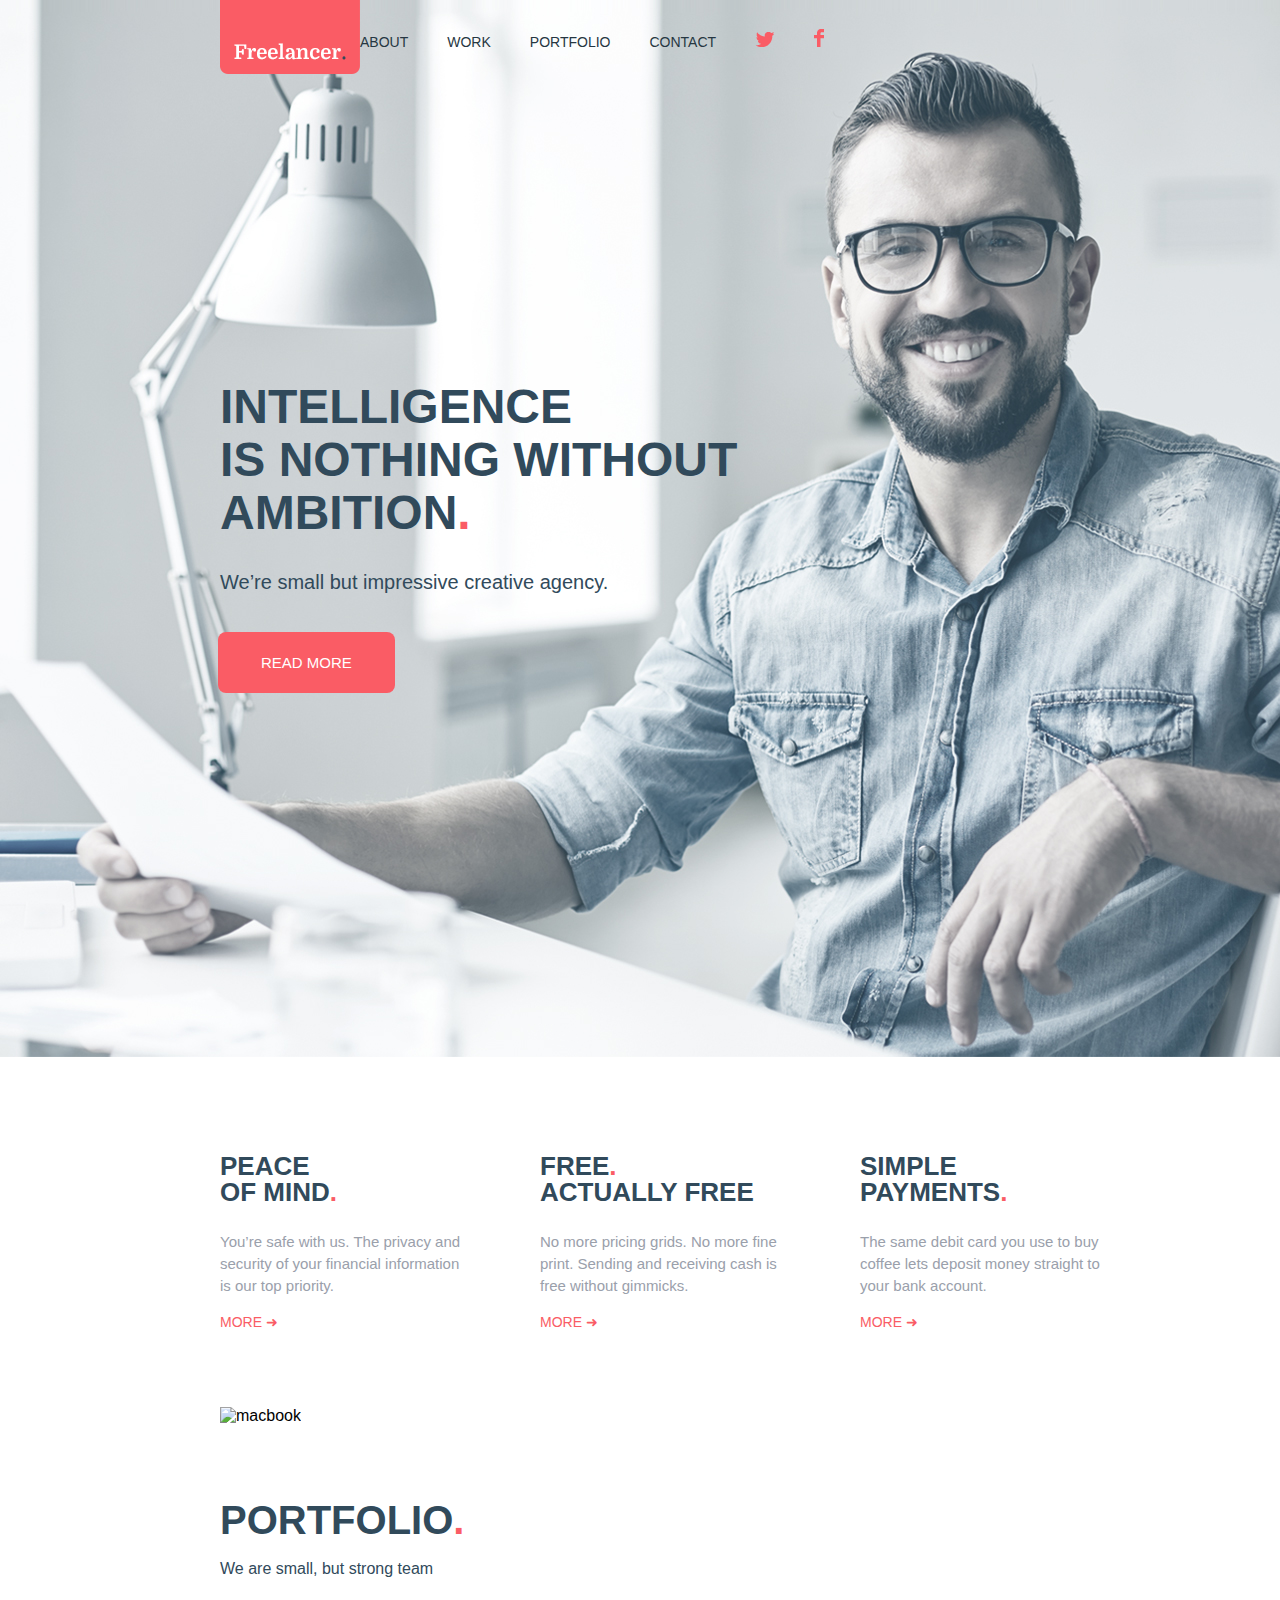
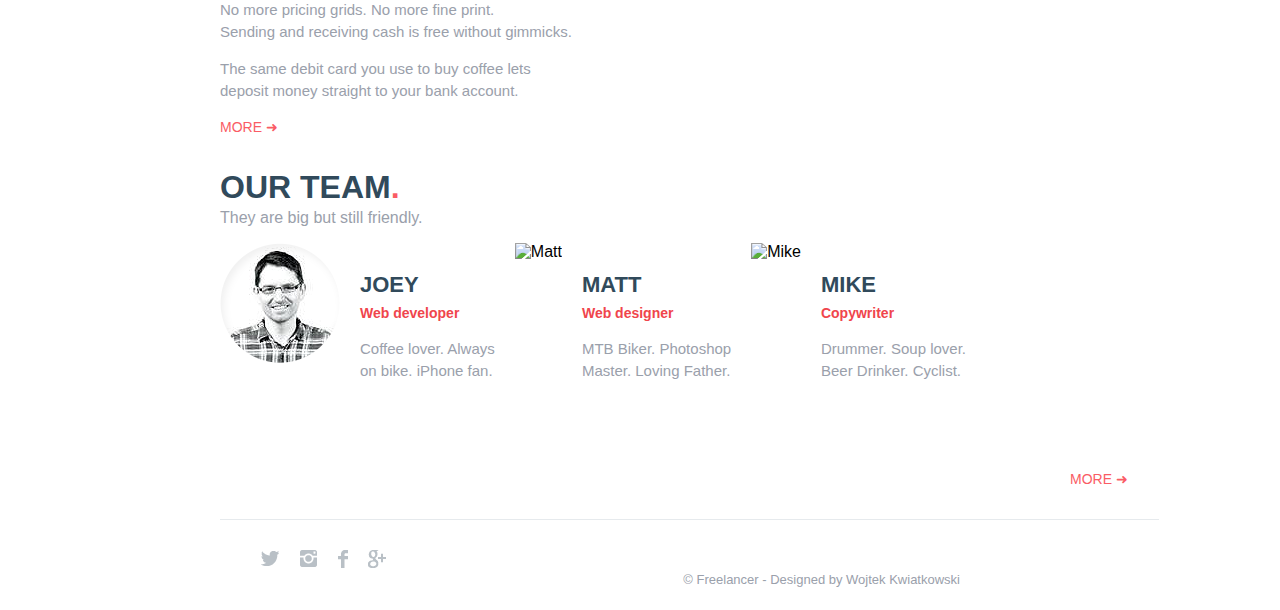
==== index.html @ dca8e89d "Переделала все через float" ====
<!DOCTYPE html>
<html lang="ru">

  <head>
    <meta charset="utf-8"> 
    <title>Freelancer</title>
    <meta name="keywords" content="freelancer, web-development, web-designer">
    <meta name="description" content="We’re small but impressive creative agency.">
    <link href="css/style.css" rel="stylesheet">
      
  <body>

    <header class="header">
      <div class="container">

        <div class="header-logo">
          <a href="#"><img src="img/logo.png" alt="Freelancer"></a> 
        </div>

        <nav>
          <ul class="header-menu">
              <li class="header-menu-text"><a href="#">ABOUT</a></li>
              <li class="header-menu-text"><a href="#">WORK</a></li>
              <li class="header-menu-text"><a href="#">PORTFOLIO</a></li>
              <li class="header-menu-text"><a href="#">CONTACT</a></li>
              <li class="twitter"><a href="#"><img src="img/twitter-red.png" alt="twitter"></a></li>
              <li><a href="#"><img src="img/facebook-red.png" alt="facebook"></a></li>
          </ul>
        </nav>

        <div class="clear"></div>

        <h1 class="header-title">INTELLIGENCE<br>IS NOTHING WITHOUT<br>AMBITION<span class="color-dot">.</span></h1>

        <h2 class="header-slogan">We’re small but impressive creative agency.</h2>

        <div class="header-button">
          <a href="#">READ MORE</a>
        </div>
     

      </div>
    </header>
     
    <section class="features">
      <div class="container">

        <div class="features-item">
          <h3 class="features-title">PEACE<br>OF MIND<span class="color-dot">.</span></h3>
          <p class="features-text">You’re safe with us. The privacy and<br> security of your financial information<br> is our top priority.</p>
          <a class="more" href="#">MORE ➜</a>
        </div>

        <div class="features-item"> 
          <h3 class="features-title">FREE<span class="color-dot">.</span><br> ACTUALLY FREE</h3>
          <p class="features-text">No more pricing grids. No more fine<br> print. Sending and receiving cash is<br> free without gimmicks.</p>
          <a class="more" href="#">MORE ➜</a>
        </div>

        <div class="features-item">
          <h3 class="features-title">SIMPLE<br>PAYMENTS<span class="color-dot">.</span></h3>
          <p class="features-text">The same debit card you use to buy<br> coffee lets deposit money straight to<br> your bank account.</p>
          <a class="more" href="#">MORE ➜</a>
        </div>

      </div>
    </section>

    <section class="portfolio">
      <div class="container">

        <div class="portfolio-pic">
    	 <img src="img/macbook.png" alt="macbook">
    	</div>

    	<div class="portfolio-text">
    	  <h3 class="portfolio-title">PORTFOLIO<span class="color-dot">.</span></h3>
    	  <p class="potfolio-slogan">We are small, but strong team</p>
    	  <p class="portfolio-about">No more pricing grids. No more fine print.<br>Sending and receiving cash is free without gimmicks.<br></p>
    	  <p class="portfolio-about">The same debit card you use to buy coffee lets<br> deposit money straight to your bank account.</p>
    	  <a class="more" href="#">MORE ➜</a>
    	</div>

        <div class="clear"></div>

      </div>
    </section>

    <section class="team">
      <div class="container">

        <div class="about-team">
          <h3 class="team-title">OUR TEAM<span class="color-dot">.</span></h3>
          <p class="team-slogan">They are big but still friendly.</p>
        </div>

        <div class="team-item">
          <img src="img/Joey.png" alt="Joey">
        </div>

        <div class="team-item">
          <h4 class="team-title-name">Joey</h4>
          <h5 class="team-title-profession">Web developer</h5>
          <p class="team-title-text">Coffee lover.  Always<br> on bike. iPhone fan.</p>
        </div>

        <div class="team-item">
          <img src="img/Matt.png" alt="Matt">
        </div>

        <div class="team-item">
          <h4 class="team-title-name">Matt</h4>
          <h5 class="team-title-profession">Web designer</h5>
          <p class="team-title-text">MTB Biker. Photoshop<br> Master. Loving Father.</p>
        </div>

        <div class="team-item">
          <img src="img/Mike.png" alt="Mike">
        </div>

        <div class="team-item">
          <h4 class="team-title-name">Mike</h4>
          <h5 class="team-title-profession">Copywriter</h5>
          <p class="team-title-text">Drummer. Soup lover.<br> Beer Drinker. Cyclist.</p>
        </div>
        
        <div class="clear"></div>

        <div class="team-more">
           <a class="more" href="#">MORE ➜</a> 
        </div>

      </div>	
    </section>

    
    <footer class="footer">
      <div class="container">

        <div class = "footer-line"></div>

        <div>
          <ul class="footer-social">
              <li><a href="#"><img src="img/twitter.png" alt="twitter"></a></li>
              <li><a href="#"><img src="img/instagram.png" alt="instagram"></a></li>
              <li><a href="#"><img src="img/facebook.png" alt="facebook"></a></li>
              <li><a href="#"><img src="img/google+.png" alt="google+"></a></li>
          </ul>
        </div>

        <div class="footer-copyright">© Freelancer - Designed by Wojtek Kwiatkowski</div>

      </div>	
    </footer>

  </body>

</html>
---- css/style.css ----
body {
	margin: 0px;
	font-family: "Montserrat", Arial, sans-serif;	
}

.container {
	width: 960px;
	margin: 0, auto;
}


.header {
	background: url("..//img/hero.jpg") no-repeat;
	height: 1057px;
} 

.header-logo {
	margin-left: 220px;
	float: left;
}

.header-menu {
	list-style: none;
	margin: 0px;
}

.header-menu li {
	float: left;
	margin-right: 39px;
}

.header-menu li a {
	text-decoration: none;
	color: rgb(38,55,66);
	font-size: 14px;
	line-height: 85px;
}

.header-menu a:hover {
    color: rgb(240,69,76);
}

.clear {
	clear: both;
}

.header-title {
	margin-top: 295px;
	margin-left: 220px;
	color: rgb(49,74,91); 
	font-size: 48px;
	font-weight: 600;
	line-height: 53px;
	letter-spacing:-0,04em;
}

.header-slogan {
	margin-top: 27px; 
	margin-left: 220px;
	margin-bottom: 45px;
	font-family: "Open Sans", "Arial", sans-serif;
 	color: rgb(49,74,91); 
	font-size: 20px;
	font-weight: 400;
	line-height: 40,35px;
}

.header-button a {
	background-color: rgb(250,92,101);
	padding: 22px 43px;
	color: white;
	font-size: 15px;
	font-family: "Open Sans", "Arial", sans-serif;
	line-height: 48px;
	font-weight: 500;
	border-radius: 8px; 
	text-decoration: none;
}

.color-dot {
	color: rgb(250,92,101);
}

.header-button {
	margin-left: 218px;
	margin-top: 45px;
}



.features-item {
	float: left;
	width: 320px;
}

.features {

	margin-left: 220px; 
	margin-top: 70px;
	margin-right: 200px;
	margin-bottom: 88px;
}

.features-title {
	color: rgb(49,74,91); 
    font-weight: 600;
	font-size: 26px;
	line-height: 26px;

}
.features-text {
	font-family: "Open Sans", "Arial", sans-serif;
	color: rgb(154,160,171);
	font-size: 15px;
	font-weight: regular;
	line-height: 22px; 
}

.more {
	font-family: "Montserrat", "Arial", sans-serif;
	font-size: 14px;
	font-weight: regular;
	line-height: 20px;
    color: rgb(250,92,101); 
    text-decoration: none;
}



.portfolio-pic {
	float: left;
}

.portfolio {
	margin-left: 220px;
	margin-right: 200px;
	margin-top: 350px;
}

.portfolio-text {
	padding-top: 50px;
}

.portfolio-title {
	font-size: 40px;
	font-weight: 600;
	line-height: 46px;
	letter-spacing:-0,04em;
	margin-bottom: 0px;
	color: rgb(49,74,91); 
}

.potfolio-slogan {
	font-size: 16px;
	line-height: 20px;
	color: rgb(49,74,91);
	margin-bottom: 20px; 
}

.portfolio-about {
	font-family: "Open Sans", "Arial", sans-serif;
	color: rgb(154,160,171);
    font-size: 15px;
	line-height: 22px;

}


.team {
	margin-left: 220px;
}

.team-item {
	float: left;
	margin-right: 20px;
}

.team-title {
	color: rgb(49,74,91); 
	font-size: 32px;
	margin-bottom: 0px;
}

.team-slogan {
	font-family: "Open Sans", "Arial", sans-serif;
	color: rgb(154,160,171);
	font-size: 16px;
	margin-top: 3px;
}

.team-title-name {
	color: rgb(49,74,91); 
    font-weight: bold;
    font-size: 22px;
    text-transform:uppercase;
    margin-bottom: 0px;
}

.team-title-profession {
	margin-top: 5px;
	margin-bottom: 0px;
	font-family: "Open Sans", "Arial", sans-serif;
	color: rgb(240,69,76);
	font-size:14px;
	font-weight: regular;
	line-height: 20px;
}

.team-title-text {
	font-family: "Open Sans", "Arial", sans-serif;
	color: rgb(154,160,171);
    font-size: 15px;
	line-height: 22px;
}

.team-more {
	margin-left: 850px;
	padding-top: 72px;
}

.footer {
	margin: 0px;
}

.footer-line {
	margin-top: 30px;
	margin-left: 220px;
	text-align: center;
	width: 939px;
    height: 1px; 
    background: rgb(230,234,237);
    border: 0; 
}

.footer-social {
	list-style: none;
	margin-left: 220px;
	margin-bottom: 30px;
}

.footer-social li {
	float: left;
	margin-right: 20px;
}

.footer-copyright {
	float: right;
	font-family: "Open Sans", "Arial", sans-serif;
	color: rgb(154,160,171);
    font-size: 13px;
	line-height: 60px;
}
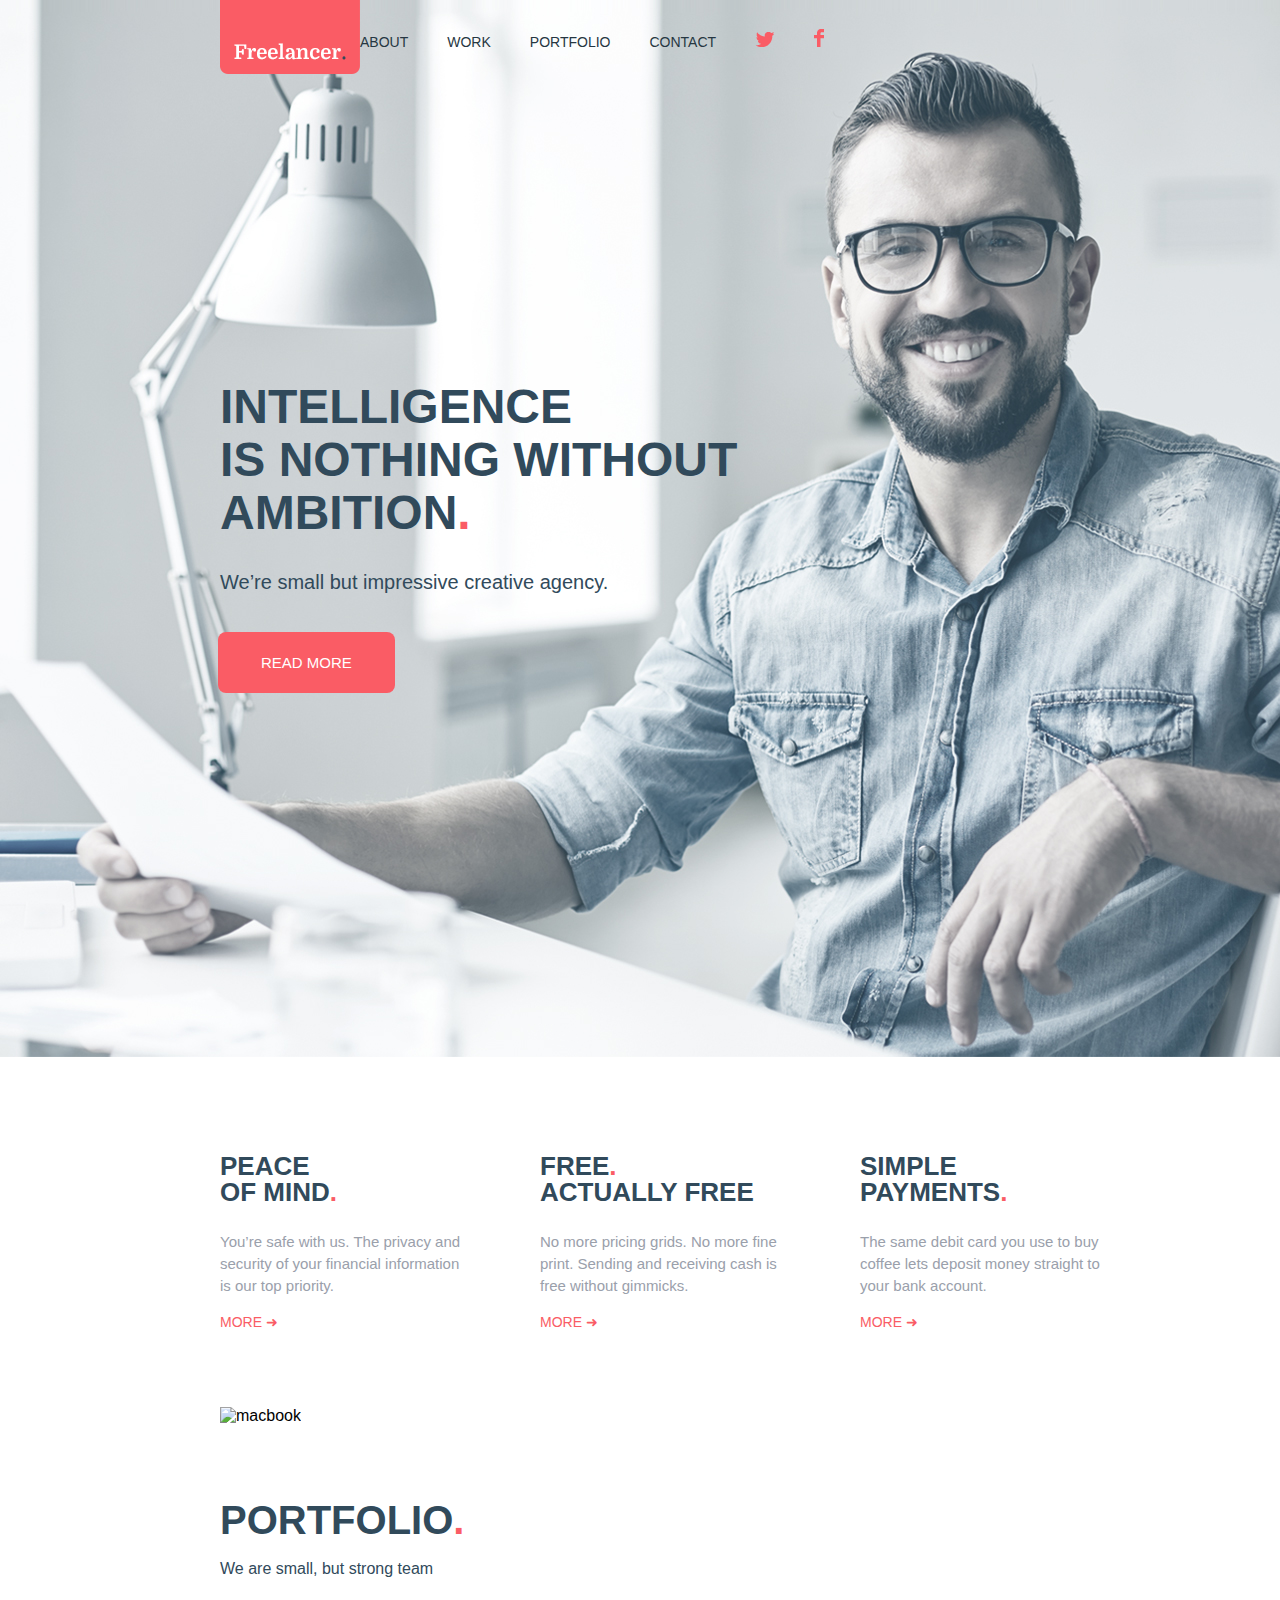
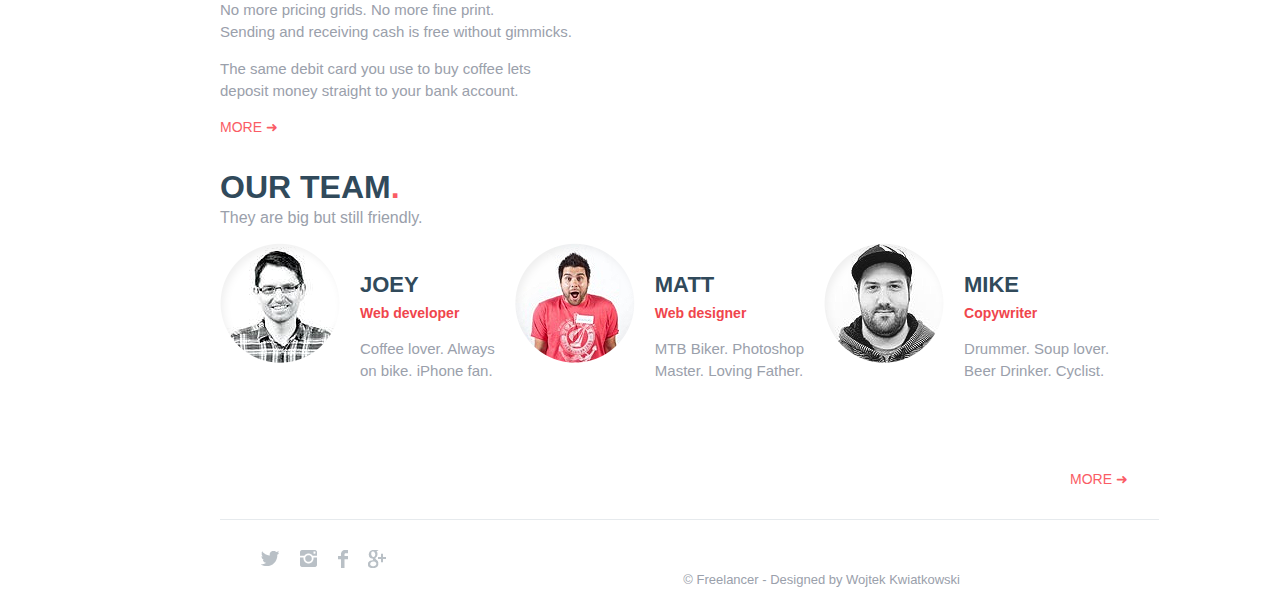
==== commit 50db85e5: "Устранила проблему с картинами" ====
--- a/index.html
+++ b/index.html
@@ -105,7 +105,7 @@
         </div>
 
         <div class="team-item">
-          <img src="img/Matt.png" alt="Matt">
+          <img src="img/matt.png" alt="Matt">
         </div>
 
         <div class="team-item">
@@ -115,7 +115,7 @@
         </div>
 
         <div class="team-item">
-          <img src="img/Mike.png" alt="Mike">
+          <img src="img/mike.png" alt="Mike">
         </div>
 
         <div class="team-item">
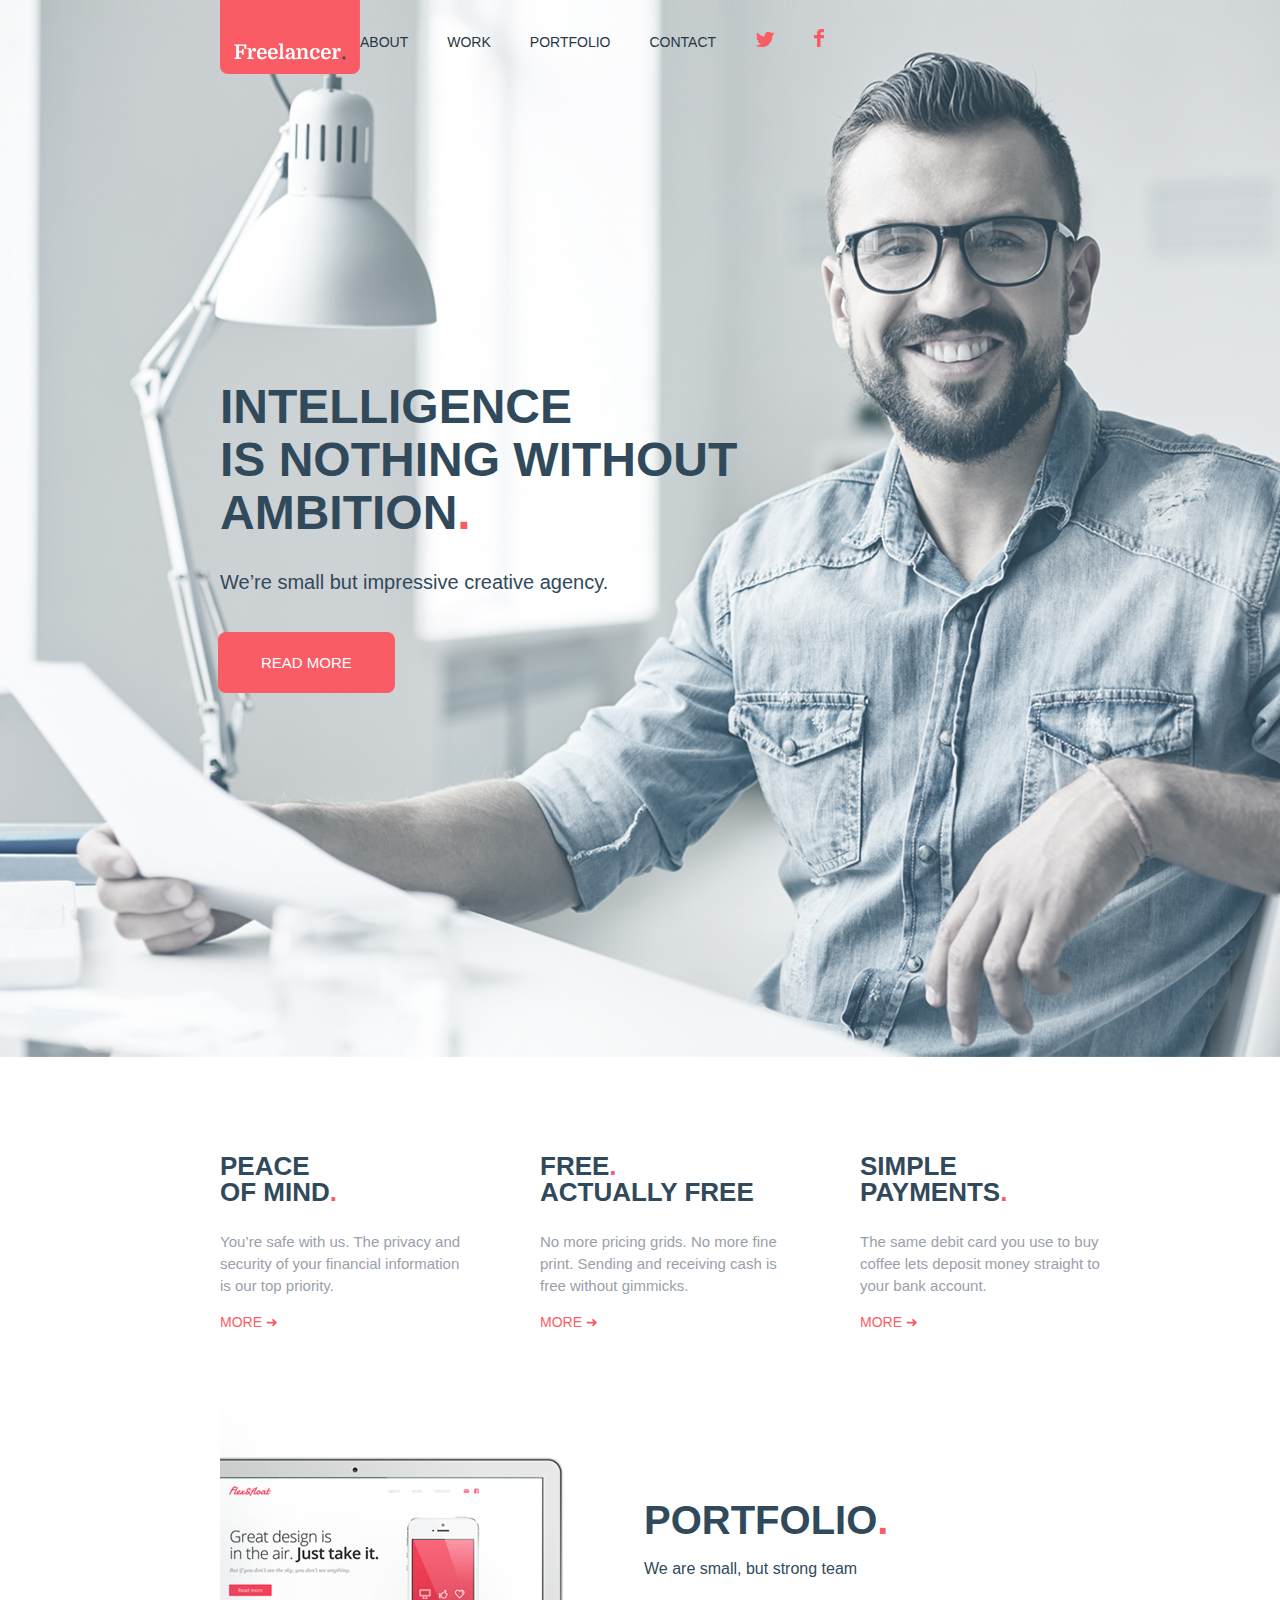
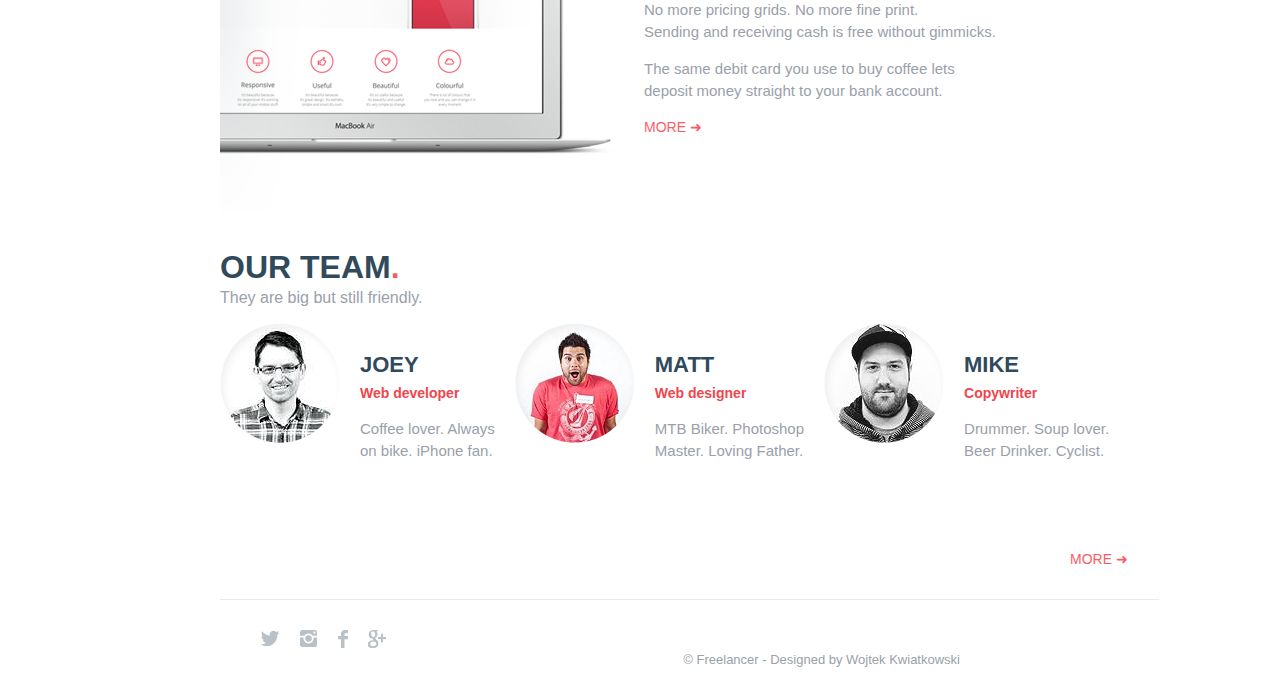
==== commit 8599f066: "Macbook поправила ссылку" ====
--- a/index.html
+++ b/index.html
@@ -70,7 +70,7 @@
       <div class="container">
 
         <div class="portfolio-pic">
-    	 <img src="img/macbook.png" alt="macbook">
+    	 <img src="img/Macbook.png" alt="macbook">
     	</div>
 
     	<div class="portfolio-text">
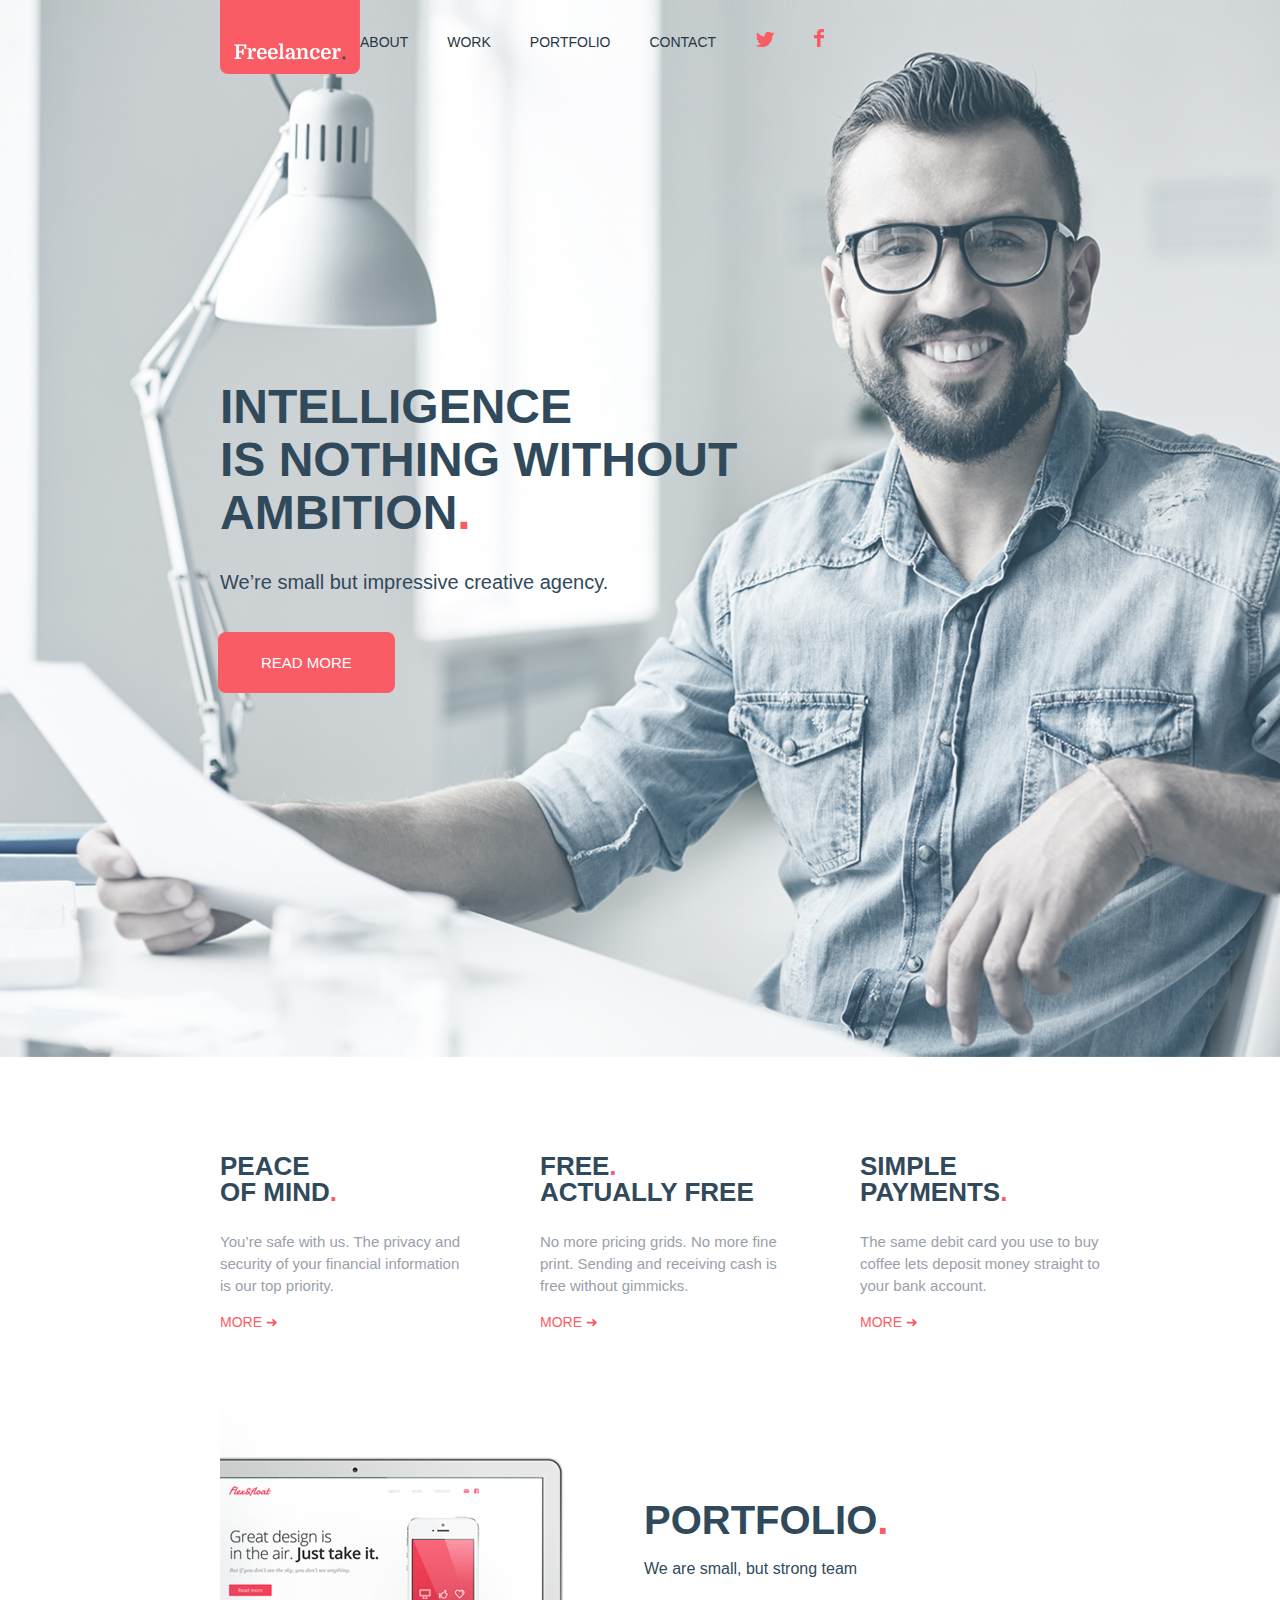
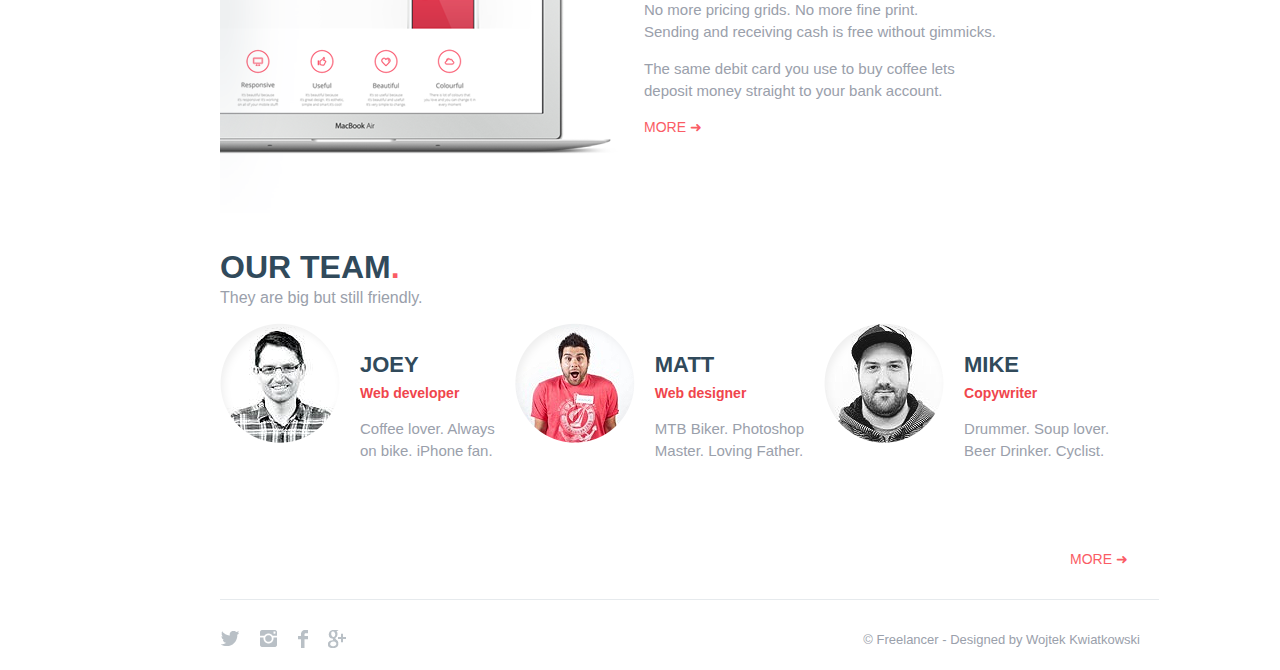
==== commit 7398ee3c: "Комментарии" ====
--- a/index.html
+++ b/index.html
@@ -7,6 +7,7 @@
     <meta name="keywords" content="freelancer, web-development, web-designer">
     <meta name="description" content="We’re small but impressive creative agency.">
     <link href="css/style.css" rel="stylesheet">
+  </head>
       
   <body>
 
@@ -99,7 +100,7 @@
         </div>
 
         <div class="team-item">
-          <h4 class="team-title-name">Joey</h4>
+          <h4 class="team-title-name">Joey</h4> 
           <h5 class="team-title-profession">Web developer</h5>
           <p class="team-title-text">Coffee lover.  Always<br> on bike. iPhone fan.</p>
         </div>
--- a/css/style.css
+++ b/css/style.css
@@ -1,13 +1,23 @@
 
  body {
 	margin: 0px;
-	font-family: "Montserrat", Arial, sans-serif;	
-}
+	font-family: "Montserrat", Arial, sans-serif;
+}	
+
+
+/*html {
+   -webkit-box-sizing: border-box;
+   -moz-box-sizing: border-box;
+   box-sizing: border-box;
+}  
+Так и не поняла, нужно ли это здесь 
+http://simonenko.su/32197993404/use-css3-box-sizing */
+
 
 .container {
 	width: 960px;
 	margin: 0, auto;
-}
+} /*отцентровка*/
 
 
 .header {
@@ -23,7 +33,7 @@
 .header-menu {
 	list-style: none;
 	margin: 0px;
-}
+} /*тут проблема*/
 
 .header-menu li {
 	float: left;
@@ -219,10 +229,6 @@
 	padding-top: 72px;
 }
 
-.footer {
-	margin: 0px;
-}
-
 .footer-line {
 	margin-top: 30px;
 	margin-left: 220px;
@@ -235,8 +241,8 @@
 
 .footer-social {
 	list-style: none;
-	margin-left: 220px;
-	margin-bottom: 30px;
+	padding: 0px;
+	margin: 10px 0px 30px 220px;
 }
 
 .footer-social li {
@@ -250,7 +256,9 @@
 	color: rgb(154,160,171);
     font-size: 13px;
 	line-height: 60px;
-}
-
-
-
+	margin-top: -20px;
+	margin-right: -180px;
+} /*тут проблема, с минусами только получилось*/
+
+
+
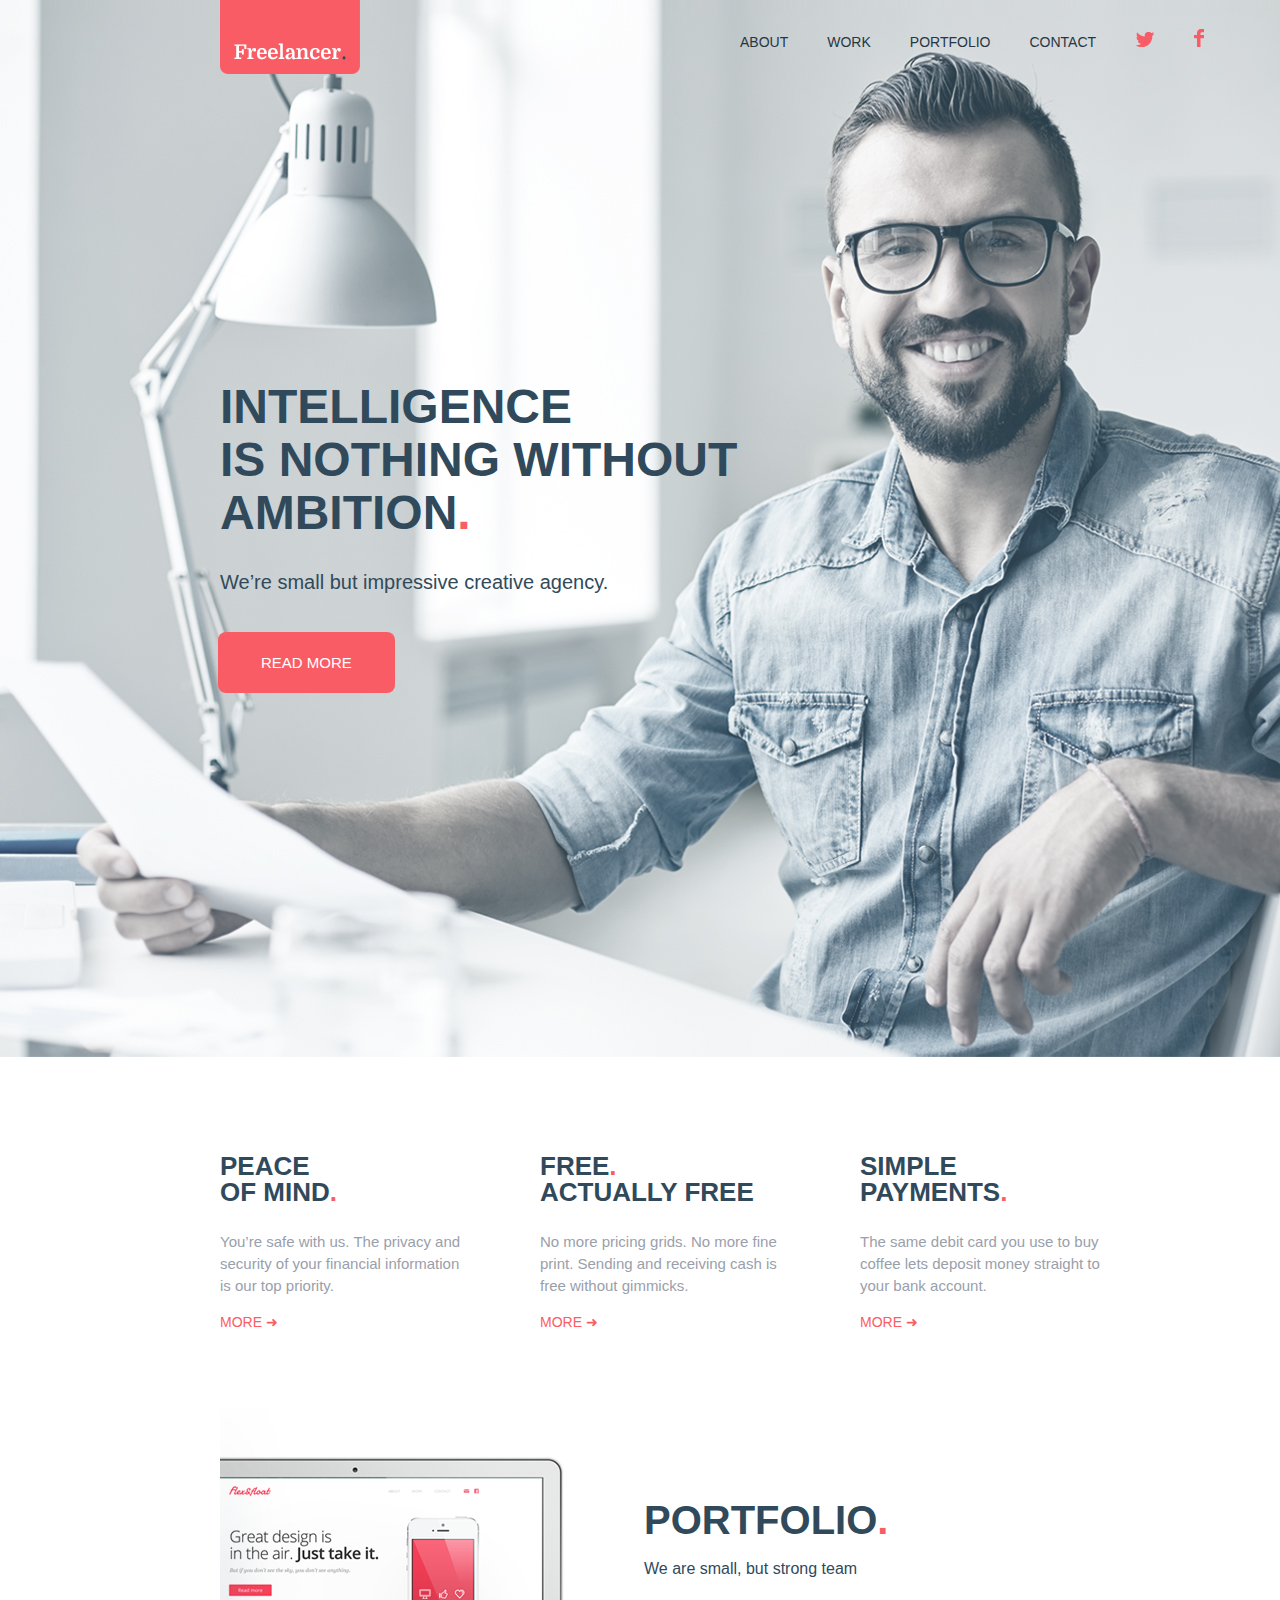
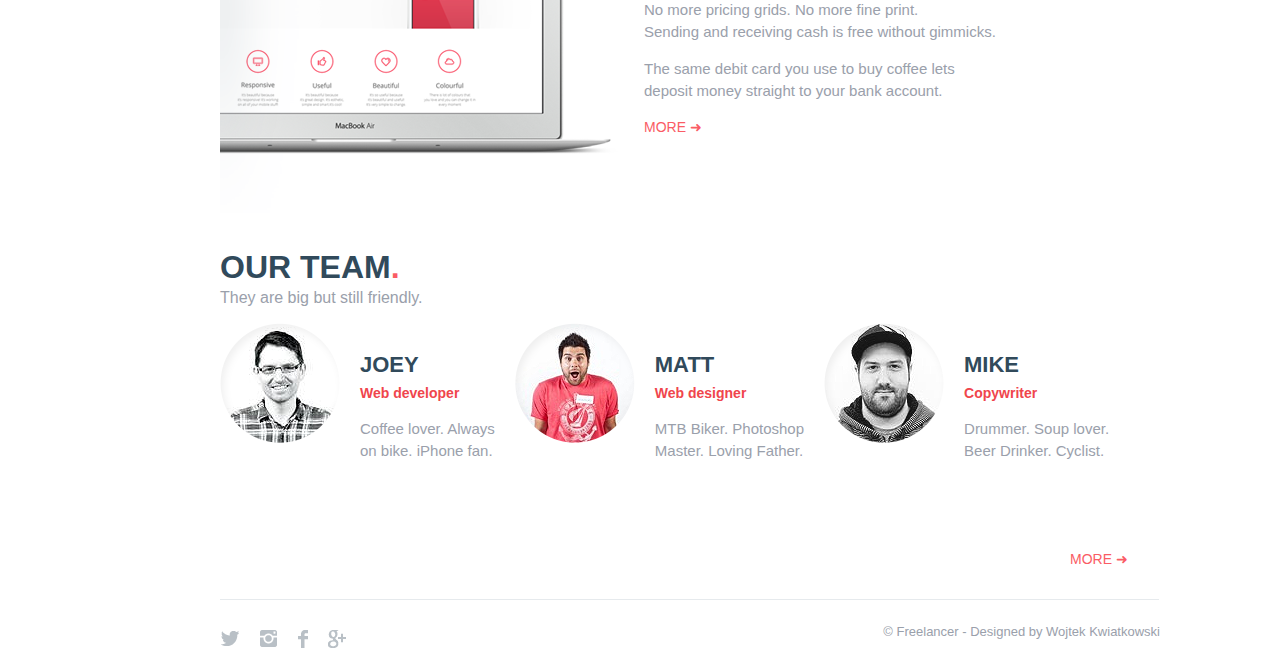
==== commit 99d5e63b: "Контейнер и меню" ====
--- a/index.html
+++ b/index.html
@@ -149,6 +149,8 @@
           </ul>
         </div>
 
+        <div class="clear"></div>
+        
         <div class="footer-copyright">© Freelancer - Designed by Wojtek Kwiatkowski</div>
 
       </div>	
--- a/css/style.css
+++ b/css/style.css
@@ -15,9 +15,10 @@
 
 
 .container {
-	width: 960px;
+	width: 1300px;
 	margin: 0, auto;
-} /*отцентровка*/
+} /*отцентровка, не поняла
+ какие значения тут правильнее ставить*/
 
 
 .header {
@@ -32,8 +33,8 @@
 
 .header-menu {
 	list-style: none;
-	margin: 0px;
-} /*тут проблема*/
+	margin: 0px 0px 0px 700px;
+} /*не знаю, правильно ли так делать меню*/
 
 .header-menu li {
 	float: left;
@@ -256,9 +257,10 @@
 	color: rgb(154,160,171);
     font-size: 13px;
 	line-height: 60px;
-	margin-top: -20px;
-	margin-right: -180px;
-} /*тут проблема, с минусами только получилось*/
-
-
-
+	margin-top: -50px;
+	margin-right: 140px;
+} /*тут проблема, с минусом только получилось 
+поставить блок выше*/
+
+
+
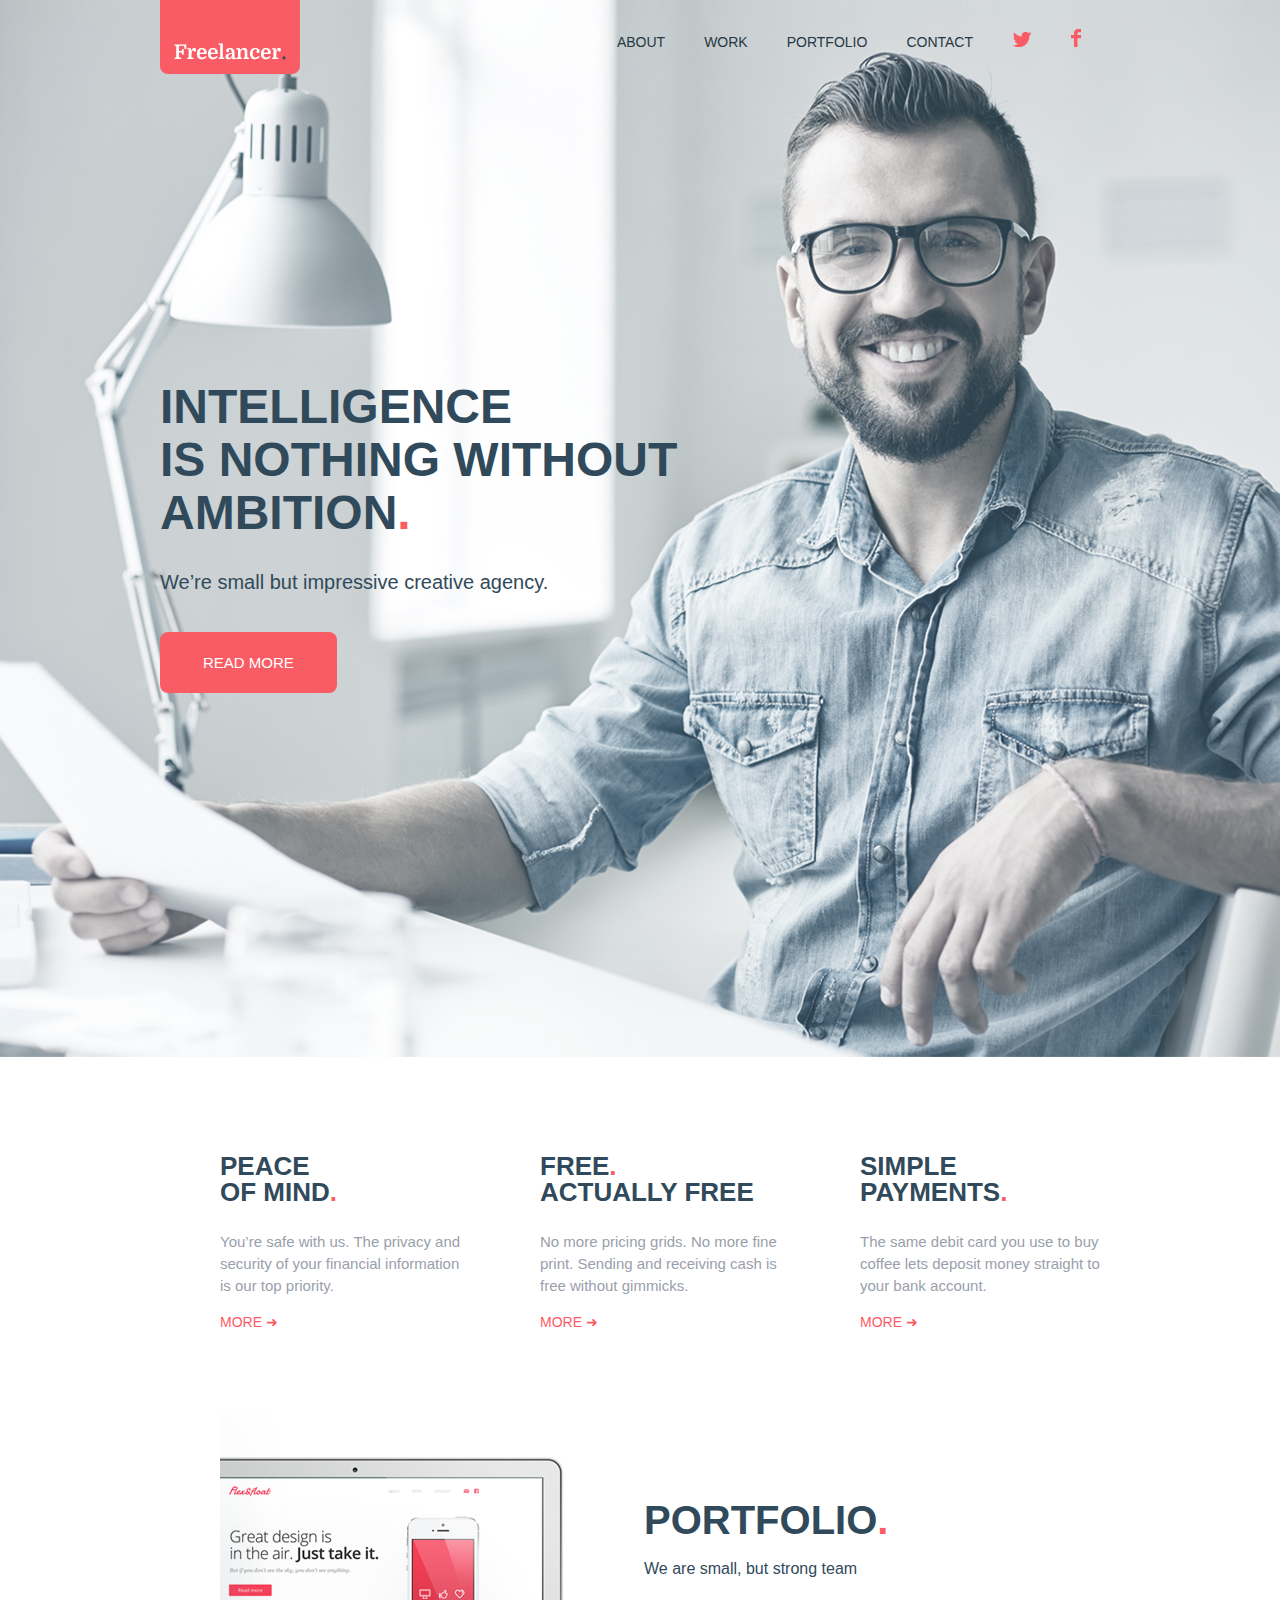
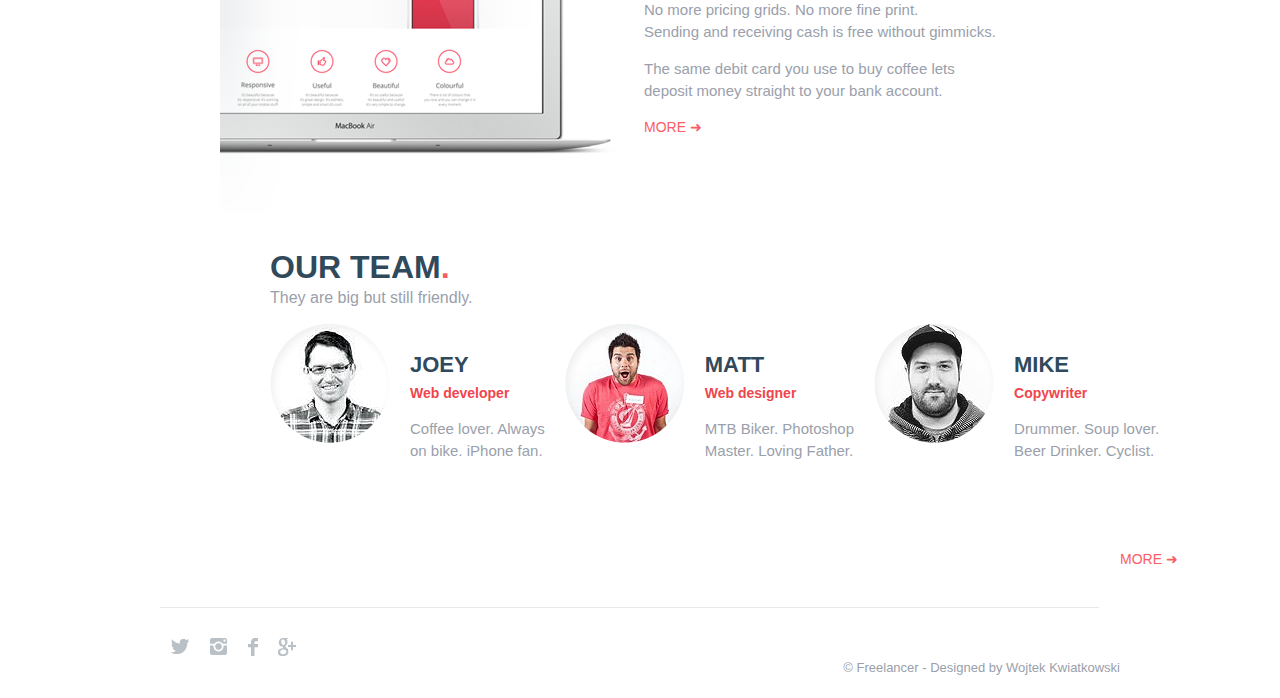
==== commit 149e6333: "Исправил" ====
--- a/index.html
+++ b/index.html
@@ -7,7 +7,6 @@
     <meta name="keywords" content="freelancer, web-development, web-designer">
     <meta name="description" content="We’re small but impressive creative agency.">
     <link href="css/style.css" rel="stylesheet">
-  </head>
       
   <body>
 
@@ -100,7 +99,7 @@
         </div>
 
         <div class="team-item">
-          <h4 class="team-title-name">Joey</h4> 
+          <h4 class="team-title-name">Joey</h4>
           <h5 class="team-title-profession">Web developer</h5>
           <p class="team-title-text">Coffee lover.  Always<br> on bike. iPhone fan.</p>
         </div>
@@ -136,24 +135,20 @@
 
     
     <footer class="footer">
-      <div class="container">
-
-        <div class = "footer-line"></div>
-
-        <div>
-          <ul class="footer-social">
-              <li><a href="#"><img src="img/twitter.png" alt="twitter"></a></li>
-              <li><a href="#"><img src="img/instagram.png" alt="instagram"></a></li>
-              <li><a href="#"><img src="img/facebook.png" alt="facebook"></a></li>
-              <li><a href="#"><img src="img/google+.png" alt="google+"></a></li>
-          </ul>
-        </div>
-
-        <div class="clear"></div>
-        
-        <div class="footer-copyright">© Freelancer - Designed by Wojtek Kwiatkowski</div>
-
-      </div>	
+		<div id="fixer">
+				<div class = "footer-line"> 
+					<hr style="color: rgb(230,234,237);border: 0px;height: 1px;background-color: rgb(230,234,237);"/>
+				</div>
+				<div>
+					<ul class="footer-social" style="padding-left: 10px;">
+						<li><a href="#"><img src="img/twitter.png" alt="twitter"></a></li>
+						<li><a href="#"><img src="img/instagram.png" alt="instagram"></a></li>
+						<li><a href="#"><img src="img/facebook.png" alt="facebook"></a></li>
+						<li><a href="#"><img src="img/google+.png" alt="google+"></a></li>
+					</ul>
+				</div>
+				<div class="footer-copyright">© Freelancer - Designed by Wojtek Kwiatkowski</div>
+		</div>		
     </footer>
 
   </body>
--- a/css/style.css
+++ b/css/style.css
@@ -1,40 +1,29 @@
 
  body {
 	margin: 0px;
-	font-family: "Montserrat", Arial, sans-serif;
-}	
-
-
-/*html {
-   -webkit-box-sizing: border-box;
-   -moz-box-sizing: border-box;
-   box-sizing: border-box;
-}  
-Так и не поняла, нужно ли это здесь 
-http://simonenko.su/32197993404/use-css3-box-sizing */
-
+	font-family: "Montserrat", Arial, sans-serif;	
+}
 
 .container {
-	width: 1300px;
-	margin: 0, auto;
-} /*отцентровка, не поняла
- какие значения тут правильнее ставить*/
-
+	width: 960px;
+	margin: 0 auto;
+}
 
 .header {
 	background: url("..//img/hero.jpg") no-repeat;
 	height: 1057px;
+	background-position: center;
 } 
 
 .header-logo {
-	margin-left: 220px;
 	float: left;
 }
 
 .header-menu {
 	list-style: none;
-	margin: 0px 0px 0px 700px;
-} /*не знаю, правильно ли так делать меню*/
+	margin: 0px;
+	float: right;
+} /*тут проблема*/
 
 .header-menu li {
 	float: left;
@@ -58,7 +47,6 @@
 
 .header-title {
 	margin-top: 295px;
-	margin-left: 220px;
 	color: rgb(49,74,91); 
 	font-size: 48px;
 	font-weight: 600;
@@ -68,7 +56,6 @@
 
 .header-slogan {
 	margin-top: 27px; 
-	margin-left: 220px;
 	margin-bottom: 45px;
 	font-family: "Open Sans", "Arial", sans-serif;
  	color: rgb(49,74,91); 
@@ -94,7 +81,6 @@
 }
 
 .header-button {
-	margin-left: 218px;
 	margin-top: 45px;
 }
 
@@ -230,25 +216,24 @@
 	padding-top: 72px;
 }
 
+.footer {
+	width: 960px;
+	margin: 0 auto;
+}
+
 .footer-line {
-	margin-top: 30px;
-	margin-left: 220px;
-	text-align: center;
-	width: 939px;
-    height: 1px; 
-    background: rgb(230,234,237);
-    border: 0; 
+	padding-top: 30px;
+	width: 939px;    
 }
 
 .footer-social {
 	list-style: none;
-	padding: 0px;
-	margin: 10px 0px 30px 220px;
+	margin-bottom: 30px;
 }
 
 .footer-social li {
 	float: left;
-	margin-right: 20px;
+	margin-right: 20px;	
 }
 
 .footer-copyright {
@@ -257,10 +242,7 @@
 	color: rgb(154,160,171);
     font-size: 13px;
 	line-height: 60px;
-	margin-top: -50px;
-	margin-right: 140px;
-} /*тут проблема, с минусом только получилось 
-поставить блок выше*/
-
-
-
+} /*тут проблема*/
+
+
+
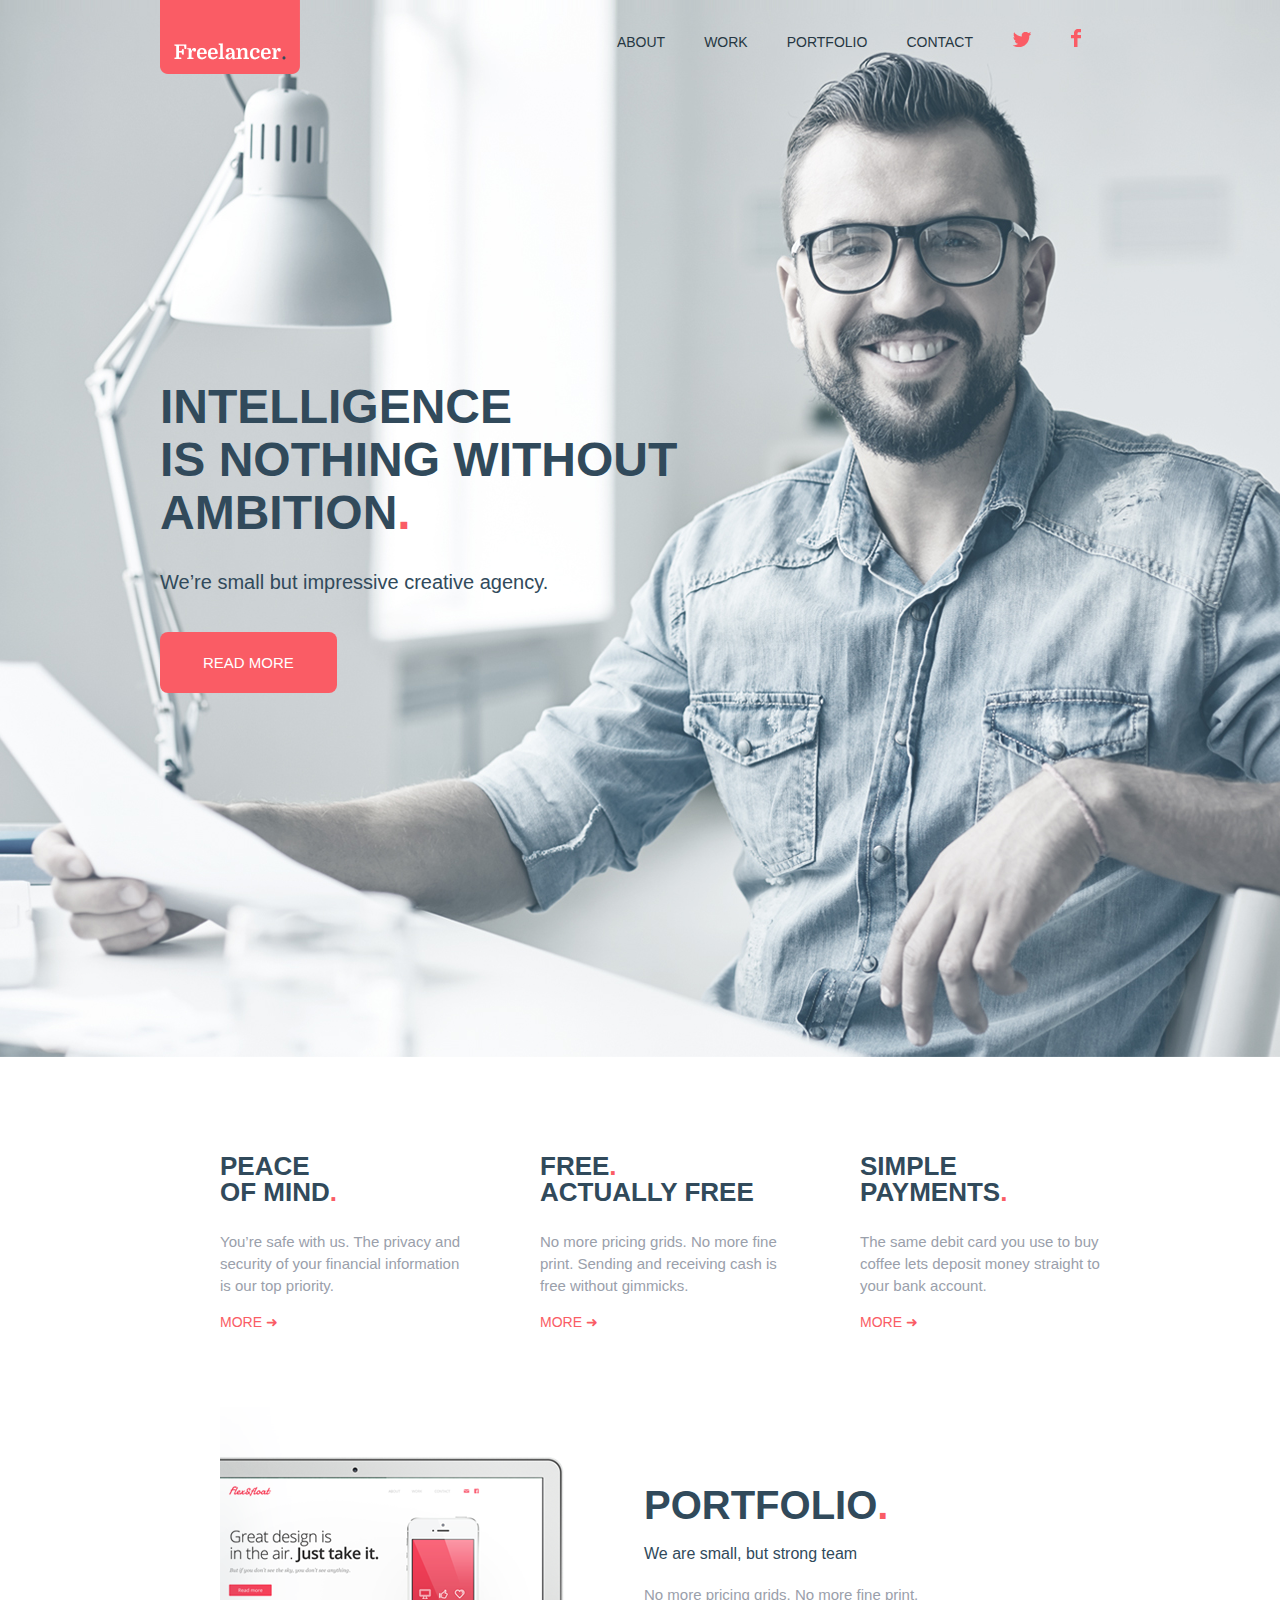
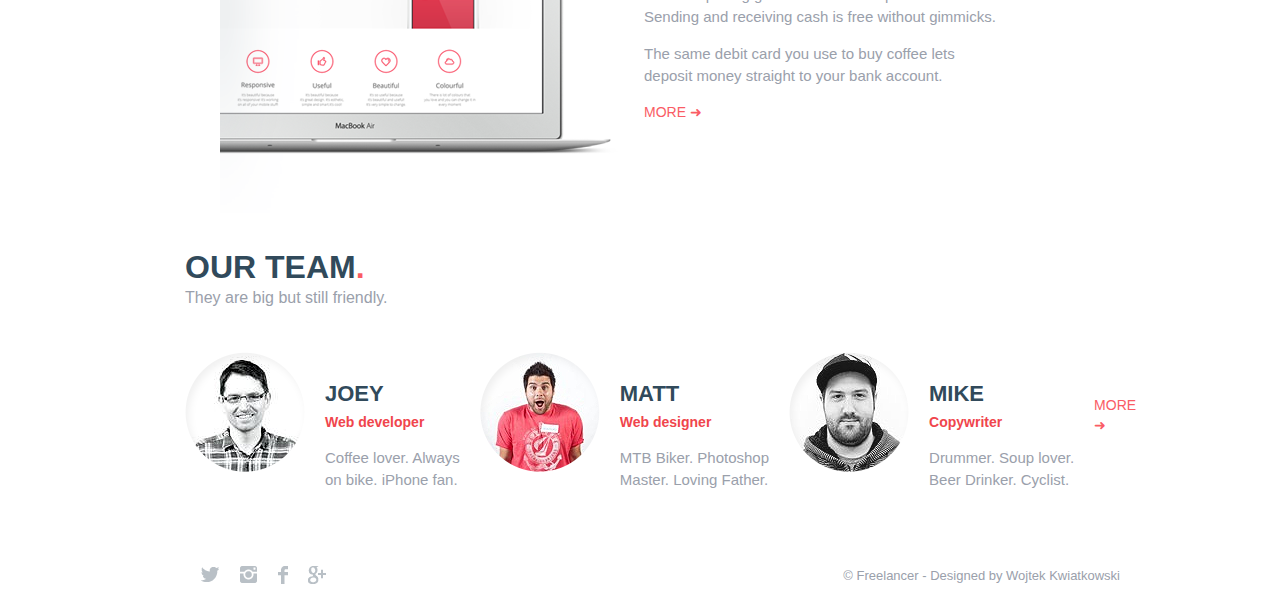
==== commit 5a949a52: "Много правок" ====
--- a/index.html
+++ b/index.html
@@ -7,6 +7,7 @@
     <meta name="keywords" content="freelancer, web-development, web-designer">
     <meta name="description" content="We’re small but impressive creative agency.">
     <link href="css/style.css" rel="stylesheet">
+  </head>
       
   <body>
 
@@ -28,7 +29,7 @@
           </ul>
         </nav>
 
-        <div class="clear"></div>
+        <div class="clearfix"></div>
 
         <h1 class="header-title">INTELLIGENCE<br>IS NOTHING WITHOUT<br>AMBITION<span class="color-dot">.</span></h1>
 
@@ -37,7 +38,7 @@
         <div class="header-button">
           <a href="#">READ MORE</a>
         </div>
-     
+    
 
       </div>
     </header>
@@ -67,7 +68,7 @@
     </section>
 
     <section class="portfolio">
-      <div class="container">
+      <div class="container clearfix">
 
         <div class="portfolio-pic">
     	 <img src="img/Macbook.png" alt="macbook">
@@ -81,13 +82,13 @@
     	  <a class="more" href="#">MORE ➜</a>
     	</div>
 
-        <div class="clear"></div>
+     
 
       </div>
     </section>
 
     <section class="team">
-      <div class="container">
+      <div class="container clearfix">
 
         <div class="about-team">
           <h3 class="team-title">OUR TEAM<span class="color-dot">.</span></h3>
@@ -99,7 +100,7 @@
         </div>
 
         <div class="team-item">
-          <h4 class="team-title-name">Joey</h4>
+          <h4 class="team-title-name">Joey</h4> 
           <h5 class="team-title-profession">Web developer</h5>
           <p class="team-title-text">Coffee lover.  Always<br> on bike. iPhone fan.</p>
         </div>
@@ -123,8 +124,6 @@
           <h5 class="team-title-profession">Copywriter</h5>
           <p class="team-title-text">Drummer. Soup lover.<br> Beer Drinker. Cyclist.</p>
         </div>
-        
-        <div class="clear"></div>
 
         <div class="team-more">
            <a class="more" href="#">MORE ➜</a> 
@@ -135,20 +134,22 @@
 
     
     <footer class="footer">
-		<div id="fixer">
-				<div class = "footer-line"> 
-					<hr style="color: rgb(230,234,237);border: 0px;height: 1px;background-color: rgb(230,234,237);"/>
-				</div>
-				<div>
-					<ul class="footer-social" style="padding-left: 10px;">
-						<li><a href="#"><img src="img/twitter.png" alt="twitter"></a></li>
-						<li><a href="#"><img src="img/instagram.png" alt="instagram"></a></li>
-						<li><a href="#"><img src="img/facebook.png" alt="facebook"></a></li>
-						<li><a href="#"><img src="img/google+.png" alt="google+"></a></li>
-					</ul>
-				</div>
-				<div class="footer-copyright">© Freelancer - Designed by Wojtek Kwiatkowski</div>
-		</div>		
+      <div class="container">
+
+        <div class = "footer-line"></div>
+
+        <div>
+          <ul class="footer-social">
+              <li><a href="#"><img src="img/twitter.png" alt="twitter"></a></li>
+              <li><a href="#"><img src="img/instagram.png" alt="instagram"></a></li>
+              <li><a href="#"><img src="img/facebook.png" alt="facebook"></a></li>
+              <li><a href="#"><img src="img/google+.png" alt="google+"></a></li>
+          </ul>
+        </div>
+
+        <div class="footer-copyright">© Freelancer - Designed by Wojtek Kwiatkowski</div>
+
+      </div>	
     </footer>
 
   </body>
--- a/css/style.css
+++ b/css/style.css
@@ -1,13 +1,15 @@
 
  body {
 	margin: 0px;
-	font-family: "Montserrat", Arial, sans-serif;	
-}
+	padding: 0px;
+	font-family: "Montserrat", Arial, sans-serif;
+}	
+
 
 .container {
 	width: 960px;
 	margin: 0 auto;
-}
+} 
 
 .header {
 	background: url("..//img/hero.jpg") no-repeat;
@@ -23,7 +25,7 @@
 	list-style: none;
 	margin: 0px;
 	float: right;
-} /*тут проблема*/
+} 
 
 .header-menu li {
 	float: left;
@@ -41,8 +43,10 @@
     color: rgb(240,69,76);
 }
 
-.clear {
-	clear: both;
+.clearfix::after {
+    content: "";
+    display: table;
+    clear: both;
 }
 
 .header-title {
@@ -92,7 +96,6 @@
 }
 
 .features {
-
 	margin-left: 220px; 
 	margin-top: 70px;
 	margin-right: 200px;
@@ -124,19 +127,18 @@
 }
 
 
-
-.portfolio-pic {
-	float: left;
-}
-
 .portfolio {
 	margin-left: 220px;
 	margin-right: 200px;
 	margin-top: 350px;
 }
 
+.portfolio-pic {
+	float: left;
+}
+
 .portfolio-text {
-	padding-top: 50px;
+	padding-top: 35px;
 }
 
 .portfolio-title {
@@ -165,12 +167,13 @@
 
 
 .team {
-	margin-left: 220px;
+	margin-left: 50px;
 }
 
 .team-item {
 	float: left;
 	margin-right: 20px;
+	margin-top: 29px;
 }
 
 .team-title {
@@ -214,7 +217,7 @@
 .team-more {
 	margin-left: 850px;
 	padding-top: 72px;
-}
+} 
 
 .footer {
 	width: 960px;
@@ -223,7 +226,7 @@
 
 .footer-line {
 	padding-top: 30px;
-	width: 939px;    
+	width: 939px;
 }
 
 .footer-social {
@@ -233,7 +236,7 @@
 
 .footer-social li {
 	float: left;
-	margin-right: 20px;	
+	margin-right: 20px;
 }
 
 .footer-copyright {
@@ -242,7 +245,10 @@
 	color: rgb(154,160,171);
     font-size: 13px;
 	line-height: 60px;
-} /*тут проблема*/
-
-
-
+	margin-top: -20px;
+	
+} /*тут проблема, с минусом только получилось 
+поставить блок выше*/
+
+
+
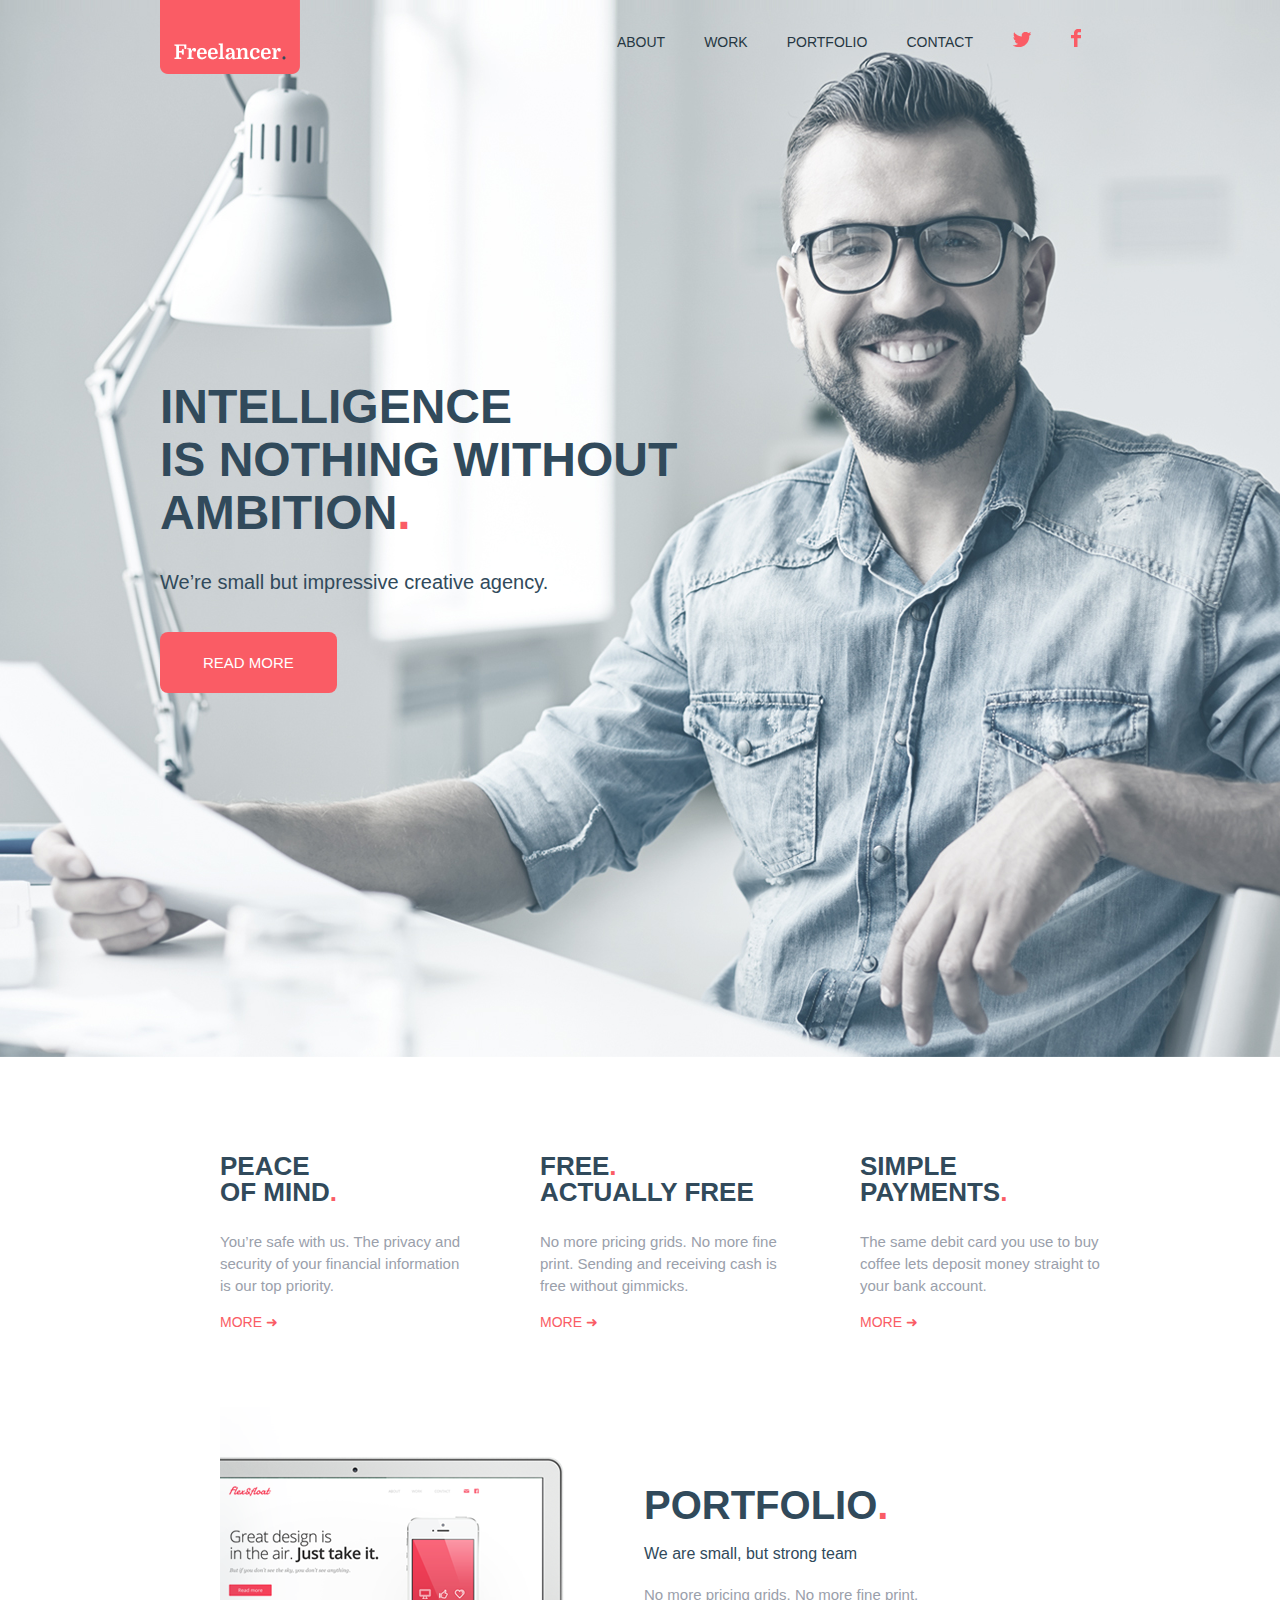
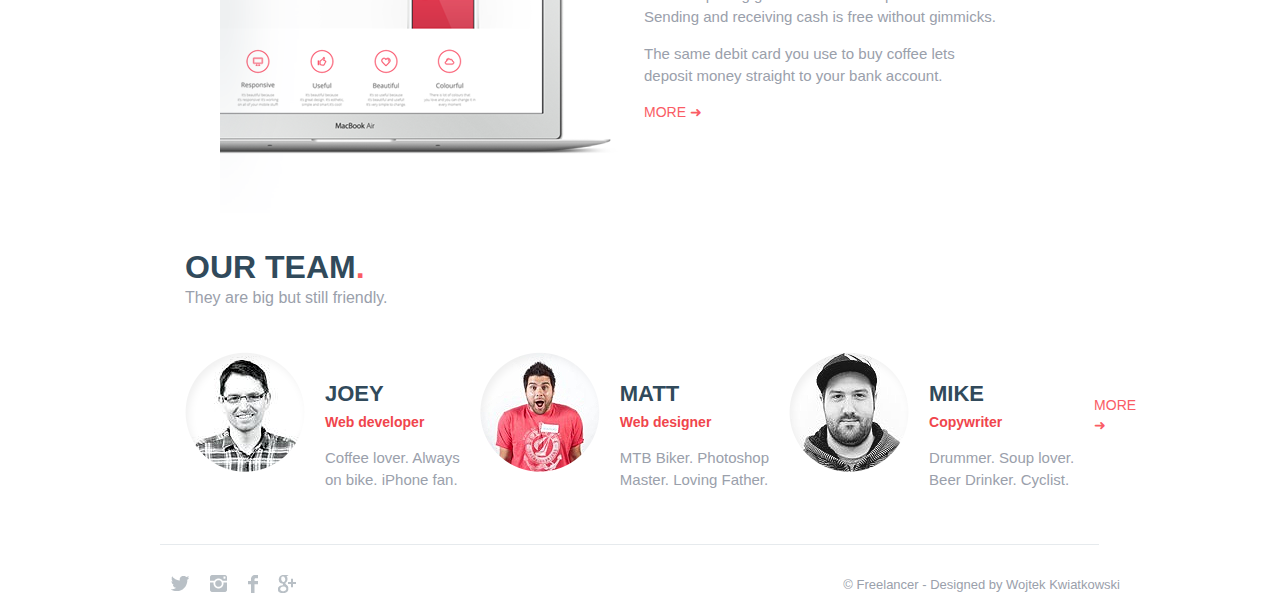
==== commit e252c52d: "изменения" ====
--- a/index.html
+++ b/index.html
@@ -134,22 +134,20 @@
 
     
     <footer class="footer">
-      <div class="container">
-
-        <div class = "footer-line"></div>
-
-        <div>
-          <ul class="footer-social">
-              <li><a href="#"><img src="img/twitter.png" alt="twitter"></a></li>
-              <li><a href="#"><img src="img/instagram.png" alt="instagram"></a></li>
-              <li><a href="#"><img src="img/facebook.png" alt="facebook"></a></li>
-              <li><a href="#"><img src="img/google+.png" alt="google+"></a></li>
-          </ul>
-        </div>
-
-        <div class="footer-copyright">© Freelancer - Designed by Wojtek Kwiatkowski</div>
-
-      </div>	
+		<div id="fixer">
+				<div class = "footer-line"> 
+					<hr style="color: rgb(230,234,237);border: 0px;height: 1px;background-color: rgb(230,234,237);"/>
+				</div>
+				<div>
+					<ul class="footer-social" style="padding-left: 10px;">
+						<li><a href="#"><img src="img/twitter.png" alt="twitter"></a></li>
+						<li><a href="#"><img src="img/instagram.png" alt="instagram"></a></li>
+						<li><a href="#"><img src="img/facebook.png" alt="facebook"></a></li>
+						<li><a href="#"><img src="img/google+.png" alt="google+"></a></li>
+					</ul>
+				</div>
+				<div class="footer-copyright">© Freelancer - Designed by Wojtek Kwiatkowski</div>
+		</div>		
     </footer>
 
   </body>
